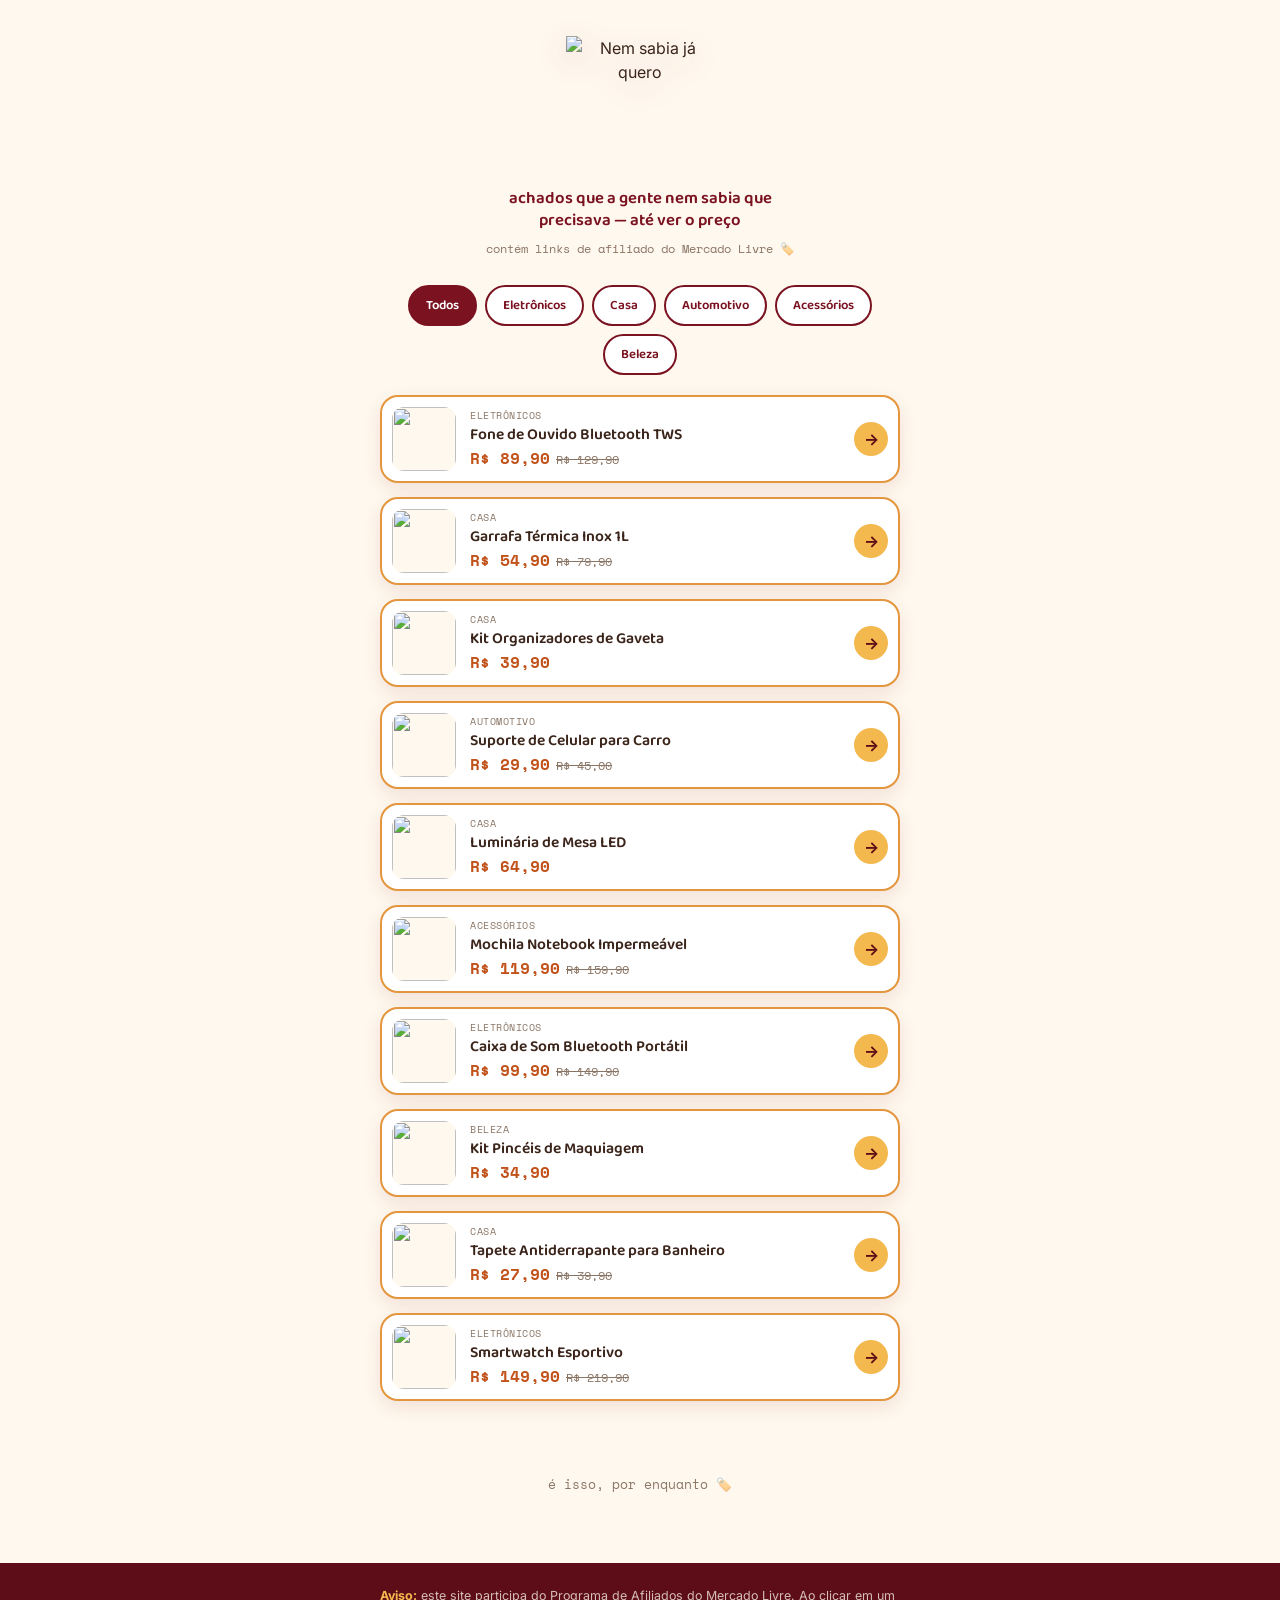
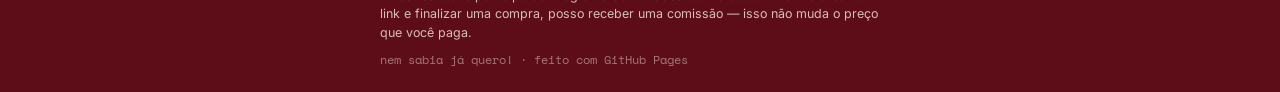
==== index.html @ f6a0b041 "Add files via upload" ====
<!DOCTYPE html>
<html lang="pt-BR">
<head>
  <meta charset="UTF-8" />
  <meta name="viewport" content="width=device-width, initial-scale=1.0" />
  <title>Nem sabia já quero! — achados e ofertas</title>
  <meta name="description" content="Achados e ofertas selecionados. Nem sabia que precisava, já quero." />
  <link rel="icon" href="assets/logo.png" />
  <link rel="preconnect" href="https://fonts.googleapis.com">
  <link rel="preconnect" href="https://fonts.gstatic.com" crossorigin>
  <link href="https://fonts.googleapis.com/css2?family=Baloo+2:wght@500;600;700;800&family=Inter:wght@400;500;600&family=Space+Mono:wght@400;700&display=swap" rel="stylesheet">
  <link rel="stylesheet" href="style.css" />
</head>
<body>

  <main class="vitrine wrap">

    <section class="perfil">
      <img class="logo" src="assets/logo.png" alt="Nem sabia já quero" />
      <p class="tagline">achados que a gente nem sabia que precisava — até ver o preço</p>
      <p class="disclosure-top">contém links de afiliado do Mercado Livre 🏷️</p>
    </section>

    <nav id="categorias" class="categorias" aria-label="Filtrar por categoria" role="tablist"></nav>

    <section id="lista" class="lista" aria-live="polite"></section>

    <p id="vazio" class="vazio" hidden>Nenhum achado por aqui ainda. Tenta outra categoria.</p>

    <div id="sentinela" class="sentinela" aria-hidden="true"></div>
    <p id="fim" class="fim" hidden>é isso, por enquanto 🏷️</p>

  </main>

  <footer class="site-footer">
    <div class="wrap footer-inner">
      <p class="disclosure">
        <strong>Aviso:</strong> este site participa do Programa de Afiliados do Mercado Livre.
        Ao clicar em um link e finalizar uma compra, posso receber uma comissão —
        isso não muda o preço que você paga.
      </p>
      <p class="credit">nem sabia já quero! · feito com GitHub Pages</p>
    </div>
  </footer>

  <script src="script.js"></script>
</body>
</html>
---- style.css ----
:root {
  --bg: #fff8ee;
  --maroon: #7a1220;
  --maroon-deep: #5c0d17;
  --mustard: #f3b94e;
  --mustard-deep: #e3963e;
  --orange: #c1521a;
  --ink: #3b241a;
  --ink-soft: #8a7565;
  --white: #ffffff;
  --line: rgba(59, 36, 26, 0.12);
  --shadow: 0 6px 18px rgba(122, 18, 32, 0.10);

  --font-display: "Baloo 2", "Fredoka", sans-serif;
  --font-body: "Inter", -apple-system, BlinkMacSystemFont, sans-serif;
  --font-mono: "Space Mono", ui-monospace, monospace;
}

* { box-sizing: border-box; }

html { scroll-behavior: smooth; }

body {
  margin: 0;
  background: var(--bg);
  color: var(--ink);
  font-family: var(--font-body);
  line-height: 1.5;
  -webkit-font-smoothing: antialiased;
}

.wrap {
  max-width: 560px;
  margin: 0 auto;
  padding: 0 20px;
}

a { color: inherit; }

/* ---------- Perfil (avatar / hero, Linktree-style) ---------- */

.vitrine { padding-top: 36px; }

.perfil {
  text-align: center;
  margin-bottom: 24px;
}

.logo {
  width: 148px;
  height: 148px;
  object-fit: contain;
  margin: 0 auto 4px;
  display: block;
  filter: drop-shadow(0 8px 14px rgba(122, 18, 32, 0.18));
}

.tagline {
  font-family: var(--font-display);
  font-weight: 600;
  color: var(--maroon);
  font-size: 1.05rem;
  max-width: 32ch;
  margin: 0 auto 8px;
  line-height: 1.3;
}

.disclosure-top {
  font-family: var(--font-mono);
  font-size: 0.72rem;
  color: var(--ink-soft);
  margin: 0;
}

/* ---------- Categorias (pills) ---------- */

.categorias {
  display: flex;
  gap: 8px;
  overflow-x: auto;
  padding: 4px 2px 20px;
  scrollbar-width: none;
  justify-content: center;
  flex-wrap: wrap;
}

.categorias::-webkit-scrollbar { display: none; }

.chip {
  font-family: var(--font-display);
  font-weight: 600;
  font-size: 0.82rem;
  padding: 8px 16px;
  border-radius: 999px;
  border: 2px solid var(--maroon);
  background: var(--white);
  color: var(--maroon);
  cursor: pointer;
  white-space: nowrap;
  transition: background 0.15s ease, color 0.15s ease, transform 0.15s ease;
}

.chip:hover { transform: translateY(-1px); }

.chip[aria-selected="true"] {
  background: var(--maroon);
  color: var(--white);
}

.chip:focus-visible {
  outline: 2px solid var(--orange);
  outline-offset: 2px;
}

/* ---------- Lista (Linktree-style stacked items) ---------- */

.lista {
  display: flex;
  flex-direction: column;
  gap: 14px;
  padding-bottom: 56px;
}

.item {
  display: flex;
  align-items: center;
  gap: 14px;
  background: var(--white);
  border: 2px solid var(--mustard-deep);
  border-radius: 18px;
  padding: 10px;
  text-decoration: none;
  color: var(--ink);
  box-shadow: var(--shadow);
  opacity: 0;
  transform: translateY(8px);
  animation: rise 0.45s ease forwards;
  animation-delay: calc(var(--i, 0) * 45ms);
  transition: transform 0.15s ease, box-shadow 0.15s ease, border-color 0.15s ease;
}

.item:hover {
  transform: translateY(-2px) rotate(-0.4deg);
  border-color: var(--maroon);
  box-shadow: 0 10px 22px rgba(122, 18, 32, 0.16);
}

.item:focus-visible {
  outline: 2px solid var(--orange);
  outline-offset: 3px;
}

@keyframes rise {
  to { opacity: 1; transform: translateY(0); }
}

@media (prefers-reduced-motion: reduce) {
  .item { animation: none; opacity: 1; transform: none; }
  .item:hover { transform: none; }
  html { scroll-behavior: auto; }
}

.item-media {
  width: 64px;
  height: 64px;
  flex: none;
  border-radius: 12px;
  overflow: hidden;
  background: var(--bg);
}

.item-media img {
  width: 100%;
  height: 100%;
  object-fit: cover;
  display: block;
}

.item-info {
  flex: 1;
  min-width: 0;
  display: flex;
  flex-direction: column;
  gap: 2px;
}

.item-categoria {
  font-family: var(--font-mono);
  font-size: 0.65rem;
  text-transform: uppercase;
  letter-spacing: 0.05em;
  color: var(--ink-soft);
}

.item-nome {
  font-family: var(--font-display);
  font-weight: 600;
  font-size: 0.98rem;
  margin: 0;
  line-height: 1.25;
  overflow: hidden;
  text-overflow: ellipsis;
  white-space: nowrap;
}

.item-precos {
  font-family: var(--font-mono);
  display: flex;
  align-items: baseline;
  gap: 6px;
}

.preco-atual {
  font-weight: 700;
  color: var(--orange);
  font-size: 0.98rem;
}

.preco-original {
  font-size: 0.76rem;
  color: var(--ink-soft);
  text-decoration: line-through;
}

.item-seta {
  flex: none;
  width: 34px;
  height: 34px;
  border-radius: 50%;
  background: var(--mustard);
  display: flex;
  align-items: center;
  justify-content: center;
  color: var(--maroon-deep);
  font-weight: 700;
  font-size: 1rem;
}

.vazio {
  text-align: center;
  color: var(--ink-soft);
  padding: 20px 0 60px;
  font-family: var(--font-mono);
  font-size: 0.88rem;
}

.sentinela {
  height: 1px;
}

.fim {
  text-align: center;
  color: var(--ink-soft);
  padding: 4px 0 56px;
  font-family: var(--font-mono);
  font-size: 0.8rem;
}

/* ---------- Footer ---------- */

.site-footer {
  background: var(--maroon-deep);
  color: rgba(255, 248, 238, 0.75);
}

.footer-inner {
  padding: 24px 20px;
  display: flex;
  flex-direction: column;
  gap: 8px;
  max-width: 560px;
}

.disclosure {
  margin: 0;
  font-size: 0.78rem;
  line-height: 1.5;
}

.disclosure strong { color: var(--mustard); }

.credit {
  margin: 0;
  font-size: 0.72rem;
  font-family: var(--font-mono);
  color: rgba(255, 248, 238, 0.45);
}
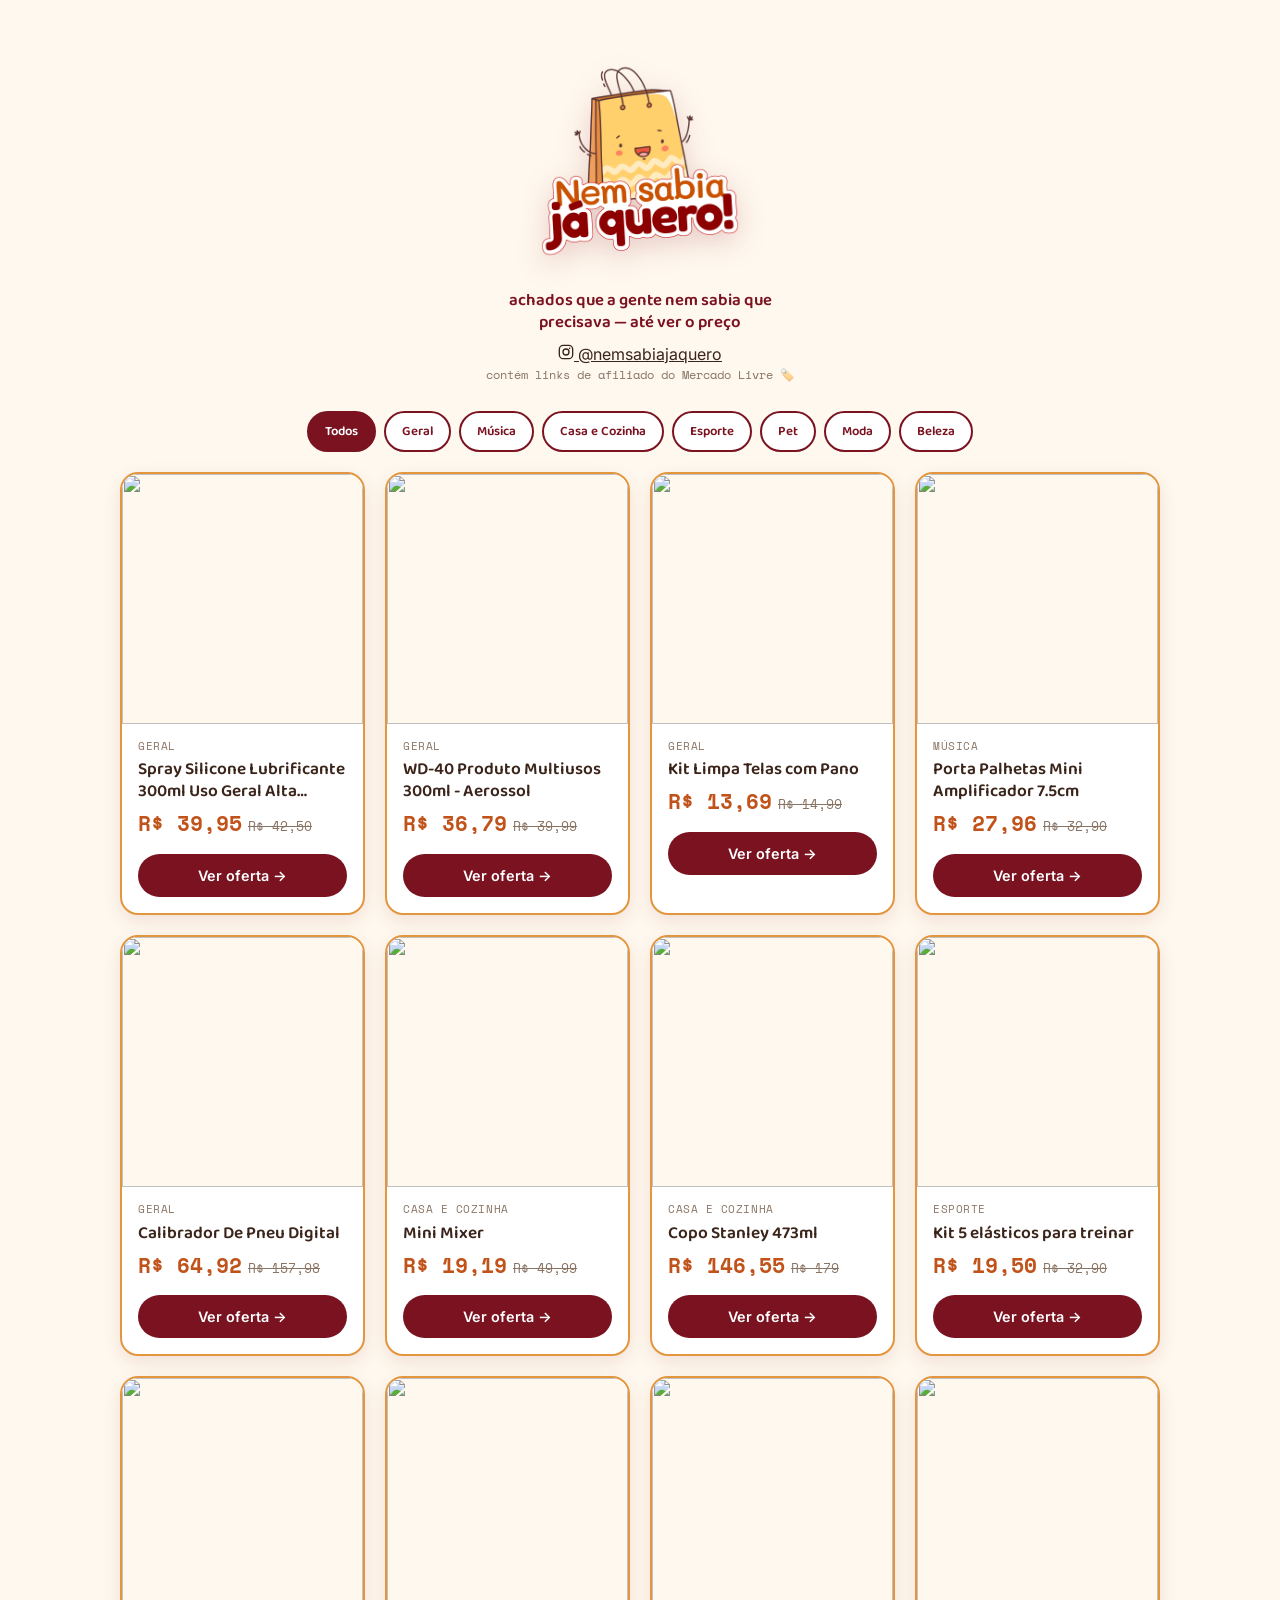
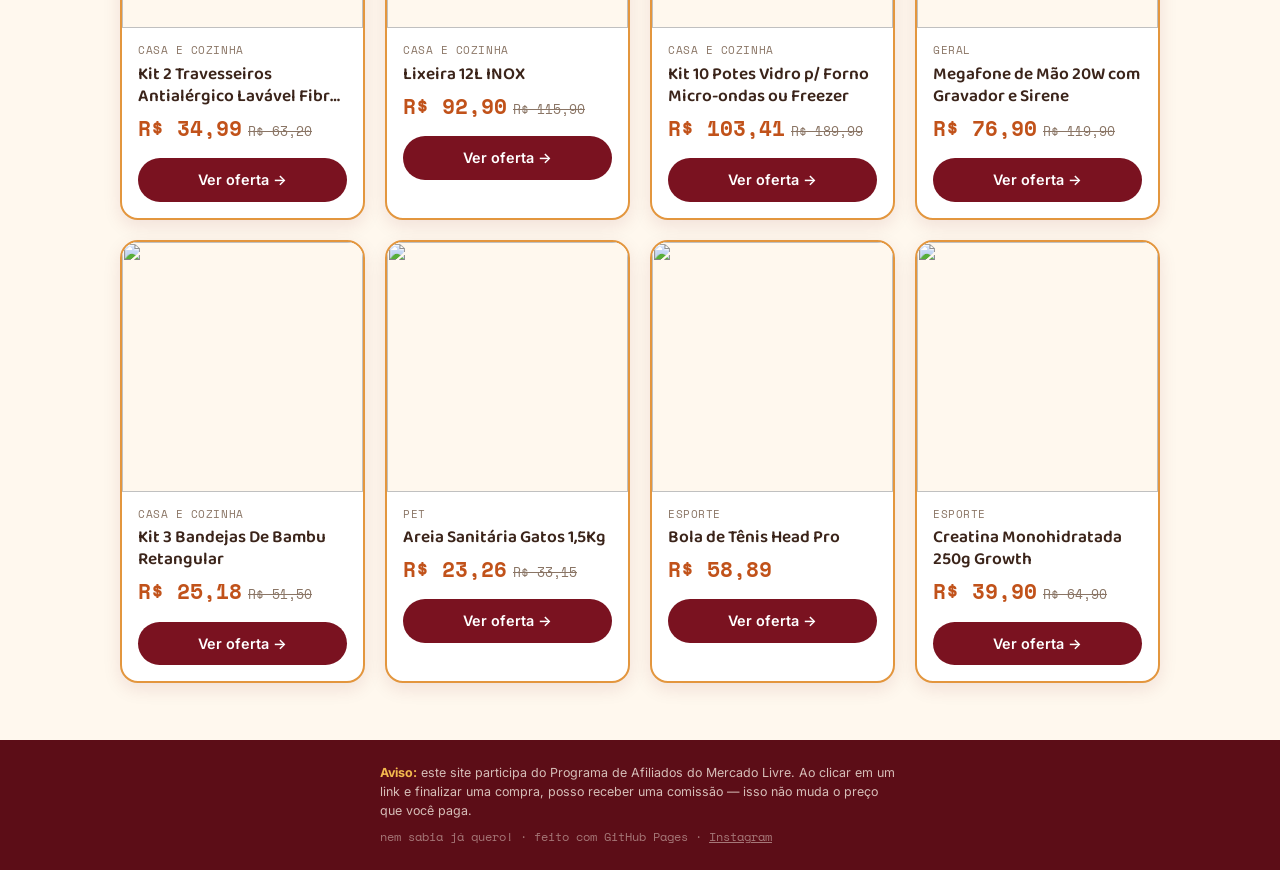
==== commit 4c266fc9: "Update index.html" ====
--- a/index.html
+++ b/index.html
@@ -18,6 +18,14 @@
     <section class="perfil">
       <img class="logo" src="assets/logo.png" alt="Nem sabia já quero" />
       <p class="tagline">achados que a gente nem sabia que precisava — até ver o preço</p>
+      <a class="instagram-link" href="https://www.instagram.com/nemsabiajaquero/" target="_blank" rel="noopener">
+        <svg width="16" height="16" viewBox="0 0 24 24" fill="none" xmlns="http://www.w3.org/2000/svg" aria-hidden="true">
+          <rect x="2" y="2" width="20" height="20" rx="6" stroke="currentColor" stroke-width="2"/>
+          <circle cx="12" cy="12" r="4.5" stroke="currentColor" stroke-width="2"/>
+          <circle cx="17.5" cy="6.5" r="1.2" fill="currentColor"/>
+        </svg>
+        @nemsabiajaquero
+      </a>
       <p class="disclosure-top">contém links de afiliado do Mercado Livre 🏷️</p>
     </section>
 
@@ -39,7 +47,10 @@
         Ao clicar em um link e finalizar uma compra, posso receber uma comissão —
         isso não muda o preço que você paga.
       </p>
-      <p class="credit">nem sabia já quero! · feito com GitHub Pages</p>
+      <p class="credit">
+        nem sabia já quero! · feito com GitHub Pages ·
+        <a class="footer-link" href="https://www.instagram.com/nemsabiajaquero/" target="_blank" rel="noopener">Instagram</a>
+      </p>
     </div>
   </footer>
 
--- a/style.css
+++ b/style.css
@@ -30,7 +30,7 @@
 }
 
 .wrap {
-  max-width: 560px;
+  max-width: 1080px;
   margin: 0 auto;
   padding: 0 20px;
 }
@@ -43,12 +43,13 @@
 
 .perfil {
   text-align: center;
-  margin-bottom: 24px;
+  margin: 0 auto 24px;
+  max-width: 480px;
 }
 
 .logo {
-  width: 148px;
-  height: 148px;
+  width: 250px;
+  height: 250px;
   object-fit: contain;
   margin: 0 auto 4px;
   display: block;
@@ -112,23 +113,22 @@
   outline-offset: 2px;
 }
 
-/* ---------- Lista (Linktree-style stacked items) ---------- */
+/* ---------- Lista (grade responsiva de produtos) ---------- */
 
 .lista {
+  display: grid;
+  grid-template-columns: repeat(auto-fill, minmax(240px, 1fr));
+  gap: 20px;
+  padding-bottom: 56px;
+}
+
+.item {
   display: flex;
   flex-direction: column;
-  gap: 14px;
-  padding-bottom: 56px;
-}
-
-.item {
-  display: flex;
-  align-items: center;
-  gap: 14px;
   background: var(--white);
   border: 2px solid var(--mustard-deep);
   border-radius: 18px;
-  padding: 10px;
+  overflow: hidden;
   text-decoration: none;
   color: var(--ink);
   box-shadow: var(--shadow);
@@ -161,11 +161,8 @@
 }
 
 .item-media {
-  width: 64px;
-  height: 64px;
-  flex: none;
-  border-radius: 12px;
-  overflow: hidden;
+  width: 100%;
+  height: 250px;
   background: var(--bg);
 }
 
@@ -177,16 +174,15 @@
 }
 
 .item-info {
-  flex: 1;
-  min-width: 0;
   display: flex;
   flex-direction: column;
-  gap: 2px;
+  gap: 4px;
+  padding: 14px 16px 16px;
 }
 
 .item-categoria {
   font-family: var(--font-mono);
-  font-size: 0.65rem;
+  font-size: 0.68rem;
   text-transform: uppercase;
   letter-spacing: 0.05em;
   color: var(--ink-soft);
@@ -195,46 +191,51 @@
 .item-nome {
   font-family: var(--font-display);
   font-weight: 600;
-  font-size: 0.98rem;
-  margin: 0;
-  line-height: 1.25;
+  font-size: 1.08rem;
+  margin: 0;
+  line-height: 1.28;
+  display: -webkit-box;
+  -webkit-line-clamp: 2;
+  -webkit-box-orient: vertical;
   overflow: hidden;
-  text-overflow: ellipsis;
-  white-space: nowrap;
 }
 
 .item-precos {
   font-family: var(--font-mono);
   display: flex;
   align-items: baseline;
+  flex-wrap: nowrap;
   gap: 6px;
+  margin-top: 2px;
 }
 
 .preco-atual {
   font-weight: 700;
   color: var(--orange);
-  font-size: 0.98rem;
+  font-size: 1.3rem;
+  white-space: nowrap;
 }
 
 .preco-original {
-  font-size: 0.76rem;
+  font-size: 0.8rem;
   color: var(--ink-soft);
   text-decoration: line-through;
-}
-
-.item-seta {
-  flex: none;
-  width: 34px;
-  height: 34px;
-  border-radius: 50%;
-  background: var(--mustard);
-  display: flex;
-  align-items: center;
-  justify-content: center;
-  color: var(--maroon-deep);
-  font-weight: 700;
-  font-size: 1rem;
-}
+  white-space: nowrap;
+}
+
+.item-cta {
+  margin-top: 10px;
+  text-align: center;
+  background: var(--maroon);
+  color: var(--white);
+  font-family: var(--font-body);
+  font-weight: 600;
+  font-size: 0.9rem;
+  padding: 11px 14px;
+  border-radius: 999px;
+}
+
+.item:hover .item-cta { background: var(--maroon-deep); }
 
 .vazio {
   text-align: center;
@@ -285,3 +286,10 @@
   font-family: var(--font-mono);
   color: rgba(255, 248, 238, 0.45);
 }
+
+@media (max-width: 360px) {
+  .item-media {
+    width: 96px;
+    height: 96px;
+  }
+}
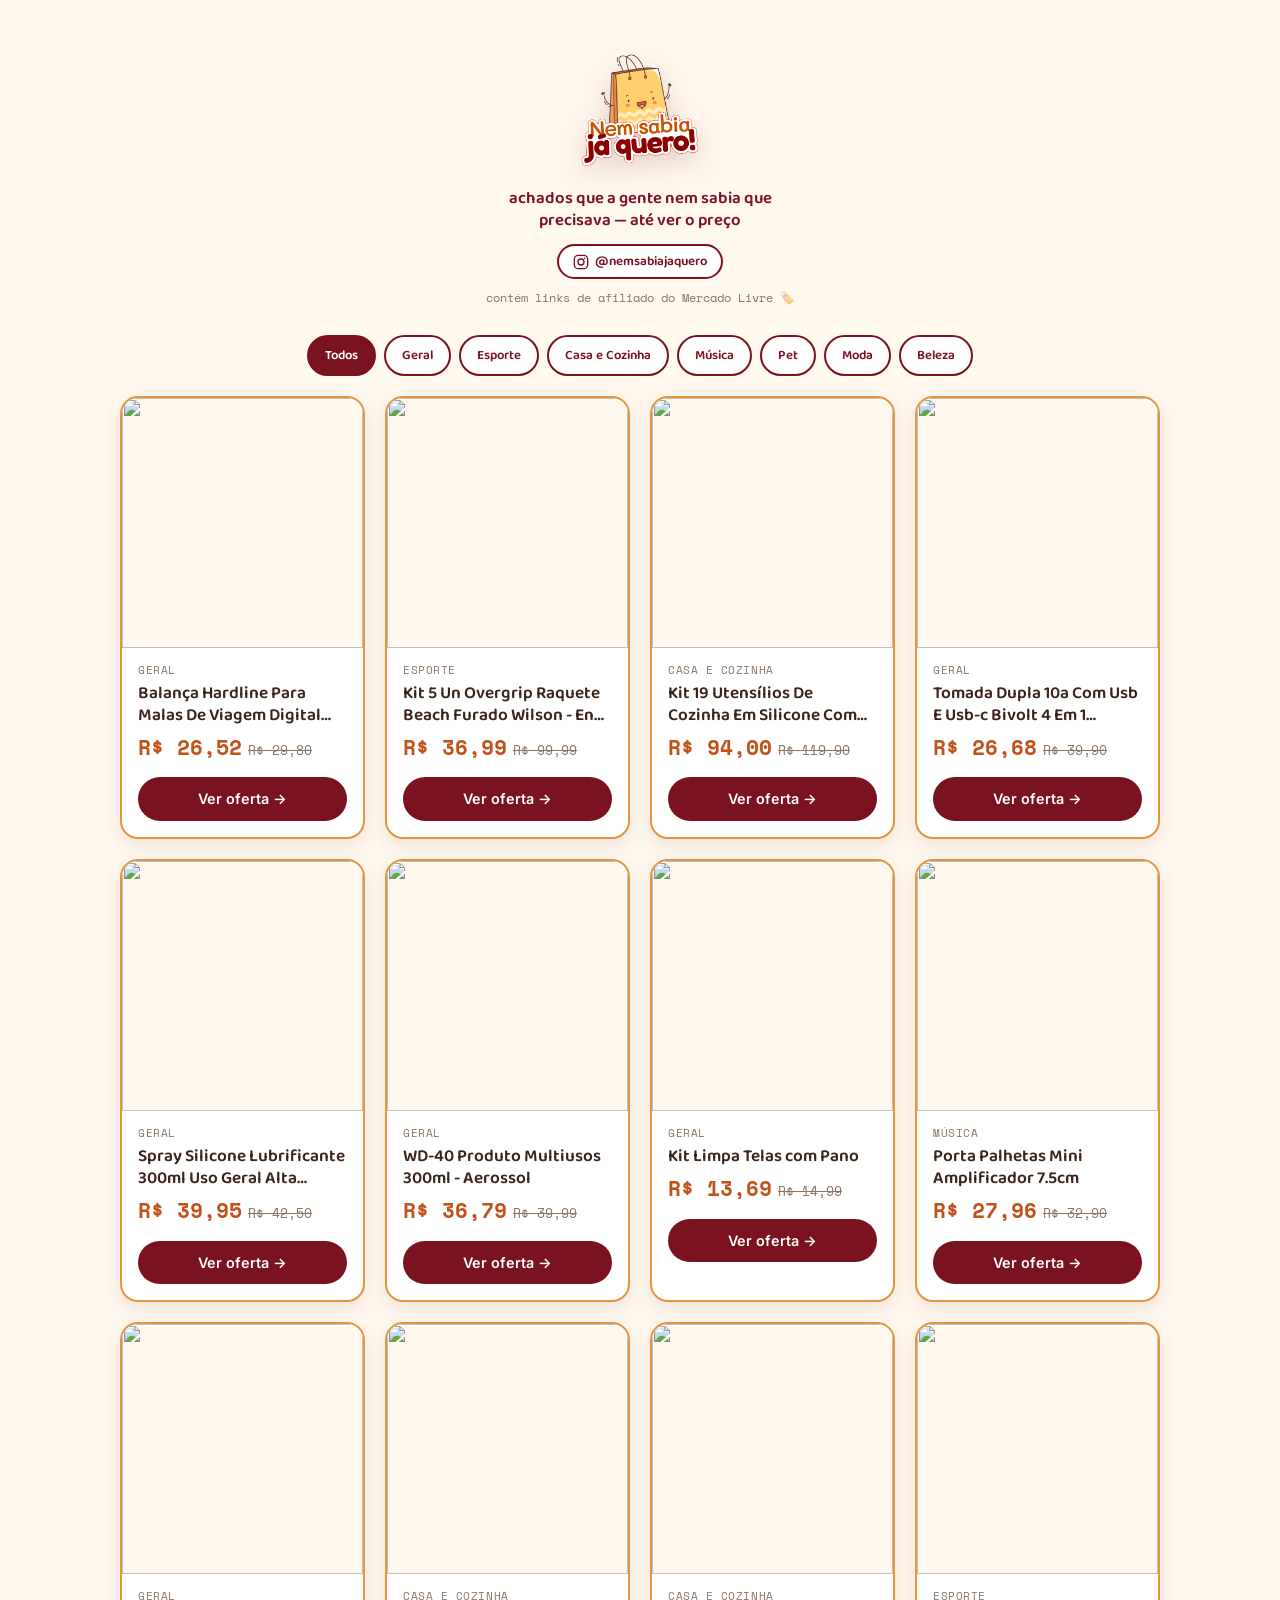
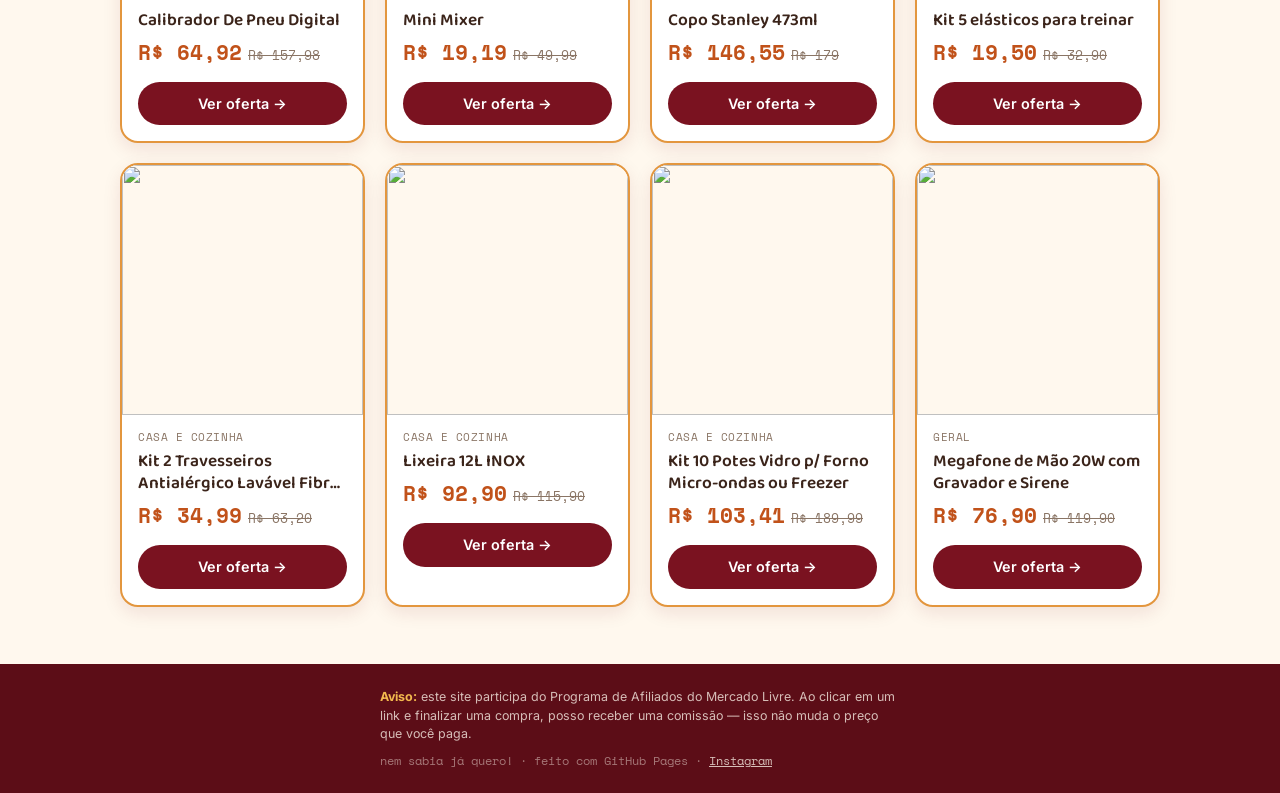
==== commit 9c2fe750: "Update index.html" ====
--- a/index.html
+++ b/index.html
@@ -5,6 +5,22 @@
   <meta name="viewport" content="width=device-width, initial-scale=1.0" />
   <title>Nem sabia já quero! — achados e ofertas</title>
   <meta name="description" content="Achados e ofertas selecionados. Nem sabia que precisava, já quero." />
+  <link rel="canonical" href="https://nemsabiajaquero.github.io/nemsabiajaquero/" />
+  <meta name="theme-color" content="#7a1220" />
+
+  <meta property="og:type" content="website" />
+  <meta property="og:site_name" content="Nem sabia já quero!" />
+  <meta property="og:title" content="Nem sabia já quero! — achados e ofertas" />
+  <meta property="og:description" content="Achados e ofertas selecionados. Nem sabia que precisava, já quero." />
+  <meta property="og:url" content="https://nemsabiajaquero.github.io/nemsabiajaquero/" />
+  <meta property="og:image" content="https://nemsabiajaquero.github.io/nemsabiajaquero/assets/logo.png" />
+  <meta property="og:locale" content="pt_BR" />
+
+  <meta name="twitter:card" content="summary" />
+  <meta name="twitter:title" content="Nem sabia já quero! — achados e ofertas" />
+  <meta name="twitter:description" content="Achados e ofertas selecionados. Nem sabia que precisava, já quero." />
+  <meta name="twitter:image" content="https://nemsabiajaquero.github.io/nemsabiajaquero/assets/logo.png" />
+
   <link rel="icon" href="assets/logo.png" />
   <link rel="preconnect" href="https://fonts.googleapis.com">
   <link rel="preconnect" href="https://fonts.gstatic.com" crossorigin>
--- a/style.css
+++ b/style.css
@@ -48,8 +48,8 @@
 }
 
 .logo {
-  width: 250px;
-  height: 250px;
+  width: 148px;
+  height: 148px;
   object-fit: contain;
   margin: 0 auto 4px;
   display: block;
@@ -71,6 +71,34 @@
   font-size: 0.72rem;
   color: var(--ink-soft);
   margin: 0;
+}
+
+.instagram-link {
+  display: inline-flex;
+  align-items: center;
+  gap: 6px;
+  font-family: var(--font-display);
+  font-weight: 600;
+  font-size: 0.82rem;
+  color: var(--maroon);
+  background: var(--white);
+  border: 2px solid var(--maroon);
+  border-radius: 999px;
+  padding: 6px 14px;
+  text-decoration: none;
+  margin: 4px 0 10px;
+  transition: background 0.15s ease, color 0.15s ease, transform 0.15s ease;
+}
+
+.instagram-link:hover {
+  background: var(--maroon);
+  color: var(--white);
+  transform: translateY(-1px);
+}
+
+.instagram-link:focus-visible {
+  outline: 2px solid var(--orange);
+  outline-offset: 2px;
 }
 
 /* ---------- Categorias (pills) ---------- */
@@ -287,6 +315,15 @@
   color: rgba(255, 248, 238, 0.45);
 }
 
+.footer-link {
+  color: rgba(255, 248, 238, 0.75);
+  text-decoration: underline;
+}
+
+.footer-link:hover {
+  color: var(--mustard);
+}
+
 @media (max-width: 360px) {
   .item-media {
     width: 96px;
